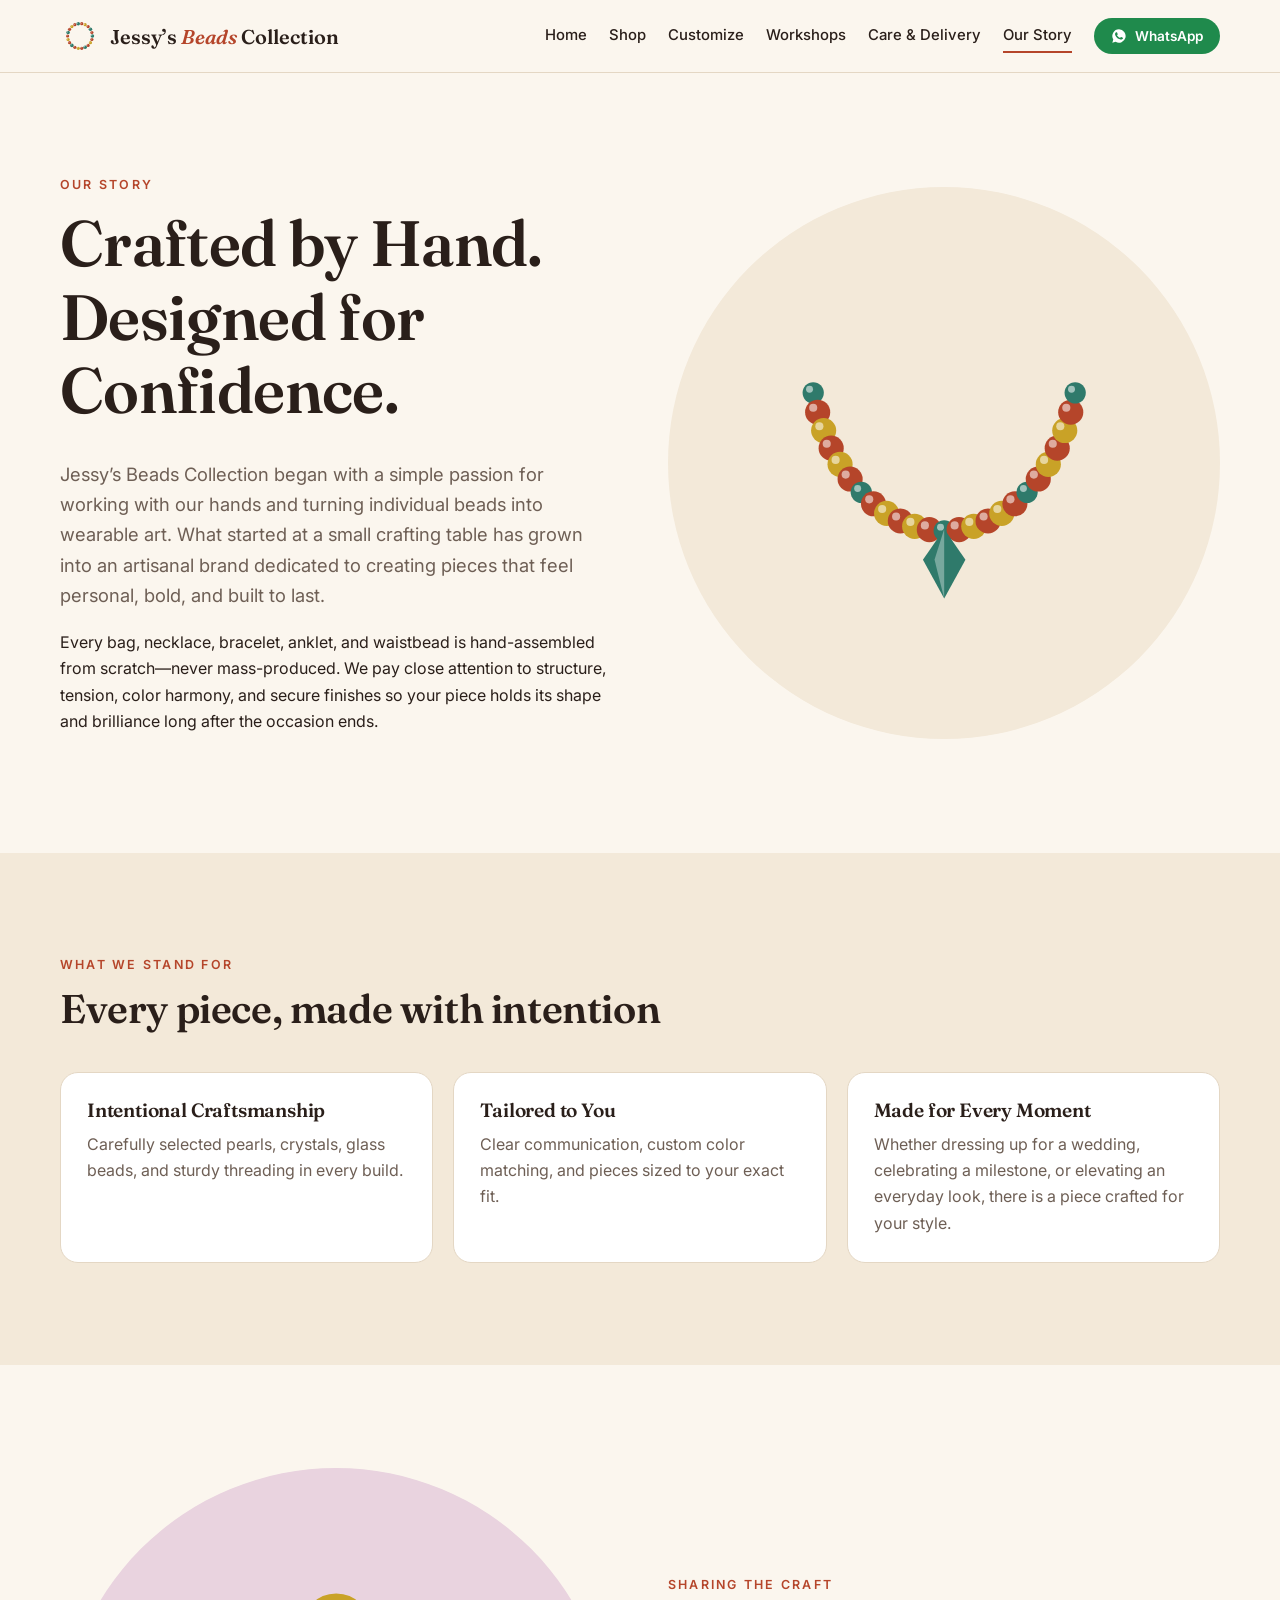
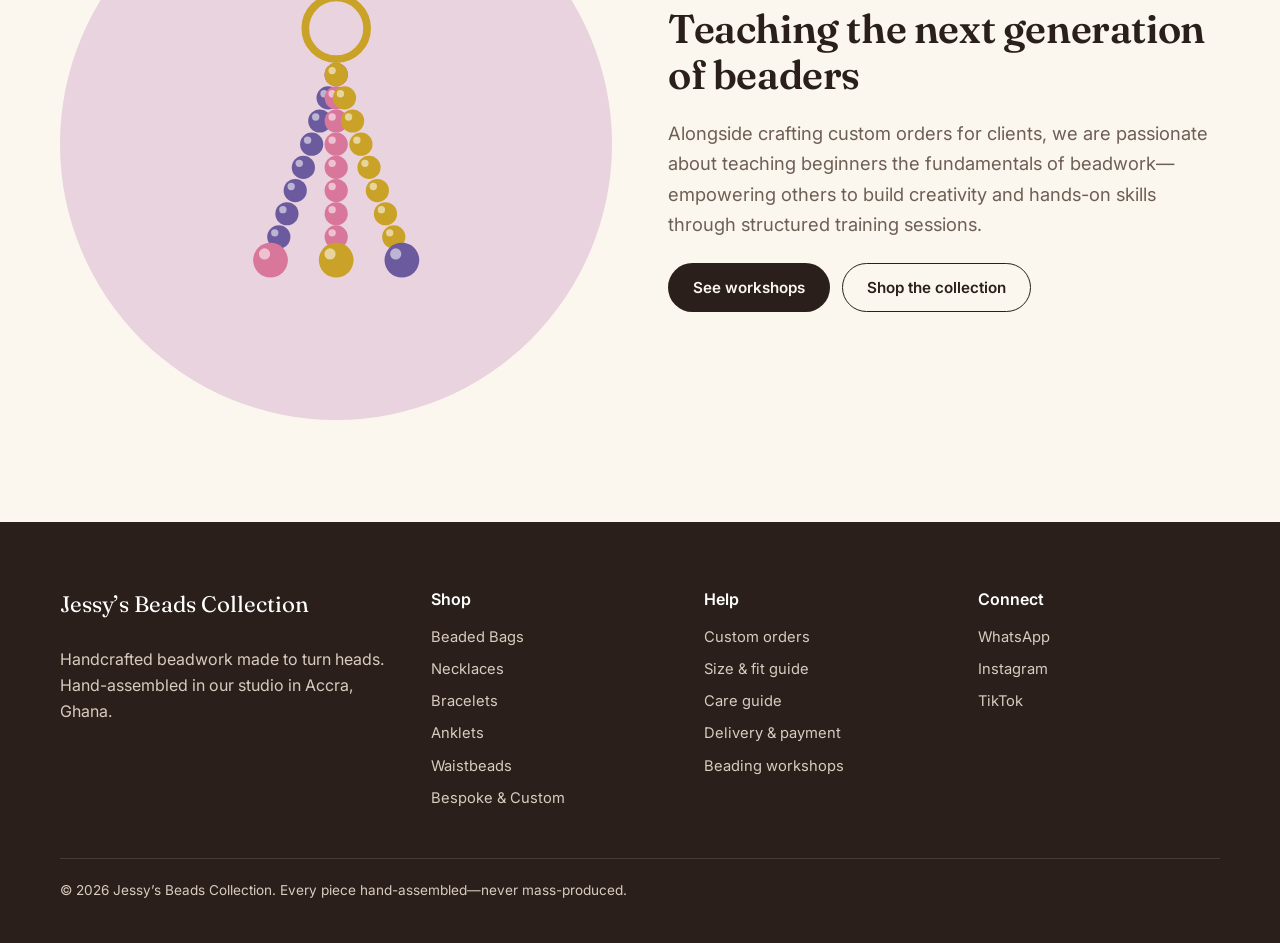
==== about.html @ 9a5f0c34 "Build Jessy's Beads Collection website from content blueprint Static multi-page site: home, shop cat" ====
<!doctype html>
<html lang="en">
<head>
  <meta charset="utf-8">
  <meta name="viewport" content="width=device-width, initial-scale=1">
  <title>Our Story — Jessy’s Beads Collection</title>
  <meta name="description" content="Crafted by hand. Designed for confidence. The story behind Jessy’s Beads Collection.">
  <link rel="preconnect" href="https://fonts.googleapis.com">
  <link rel="preconnect" href="https://fonts.gstatic.com" crossorigin>
  <link href="https://fonts.googleapis.com/css2?family=Fraunces:ital,opsz,wght@0,9..144,500;0,9..144,600;1,9..144,500&family=Inter:wght@400;500;600;700&display=swap" rel="stylesheet">
  <link rel="stylesheet" href="css/styles.css">
  <script src="js/config.js"></script>
  <script src="js/products.js"></script>
  <script src="js/main.js" defer></script>
</head>
<body>
  <header id="site-header"></header>

  <main>
    <section class="section">
      <div class="container split">
        <div>
          <p class="eyebrow">Our story</p>
          <h1>Crafted by Hand. Designed for Confidence.</h1>
          <p class="lede">Jessy’s Beads Collection began with a simple passion for working with our hands and turning individual beads into wearable art. What started at a small crafting table has grown into an artisanal brand dedicated to creating pieces that feel personal, bold, and built to last.</p>
          <p>Every bag, necklace, bracelet, anklet, and waistbead is hand-assembled from scratch—never mass-produced. We pay close attention to structure, tension, color harmony, and secure finishes so your piece holds its shape and brilliance long after the occasion ends.</p>
        </div>
        <div class="split-art" data-art="necklace" data-palette="#c9a227,#b5452a,#2f7a6b" aria-hidden="true"></div>
      </div>
    </section>

    <section class="section section-alt">
      <div class="container">
        <div class="section-head">
          <p class="eyebrow">What we stand for</p>
          <h2>Every piece, made with intention</h2>
        </div>
        <div class="pillars">
          <div class="pillar"><h3>Intentional Craftsmanship</h3><p>Carefully selected pearls, crystals, glass beads, and sturdy threading in every build.</p></div>
          <div class="pillar"><h3>Tailored to You</h3><p>Clear communication, custom color matching, and pieces sized to your exact fit.</p></div>
          <div class="pillar"><h3>Made for Every Moment</h3><p>Whether dressing up for a wedding, celebrating a milestone, or elevating an everyday look, there is a piece crafted for your style.</p></div>
        </div>
      </div>
    </section>

    <section class="section">
      <div class="container split">
        <div class="split-art" style="background:#e9d3df" data-art="custom" data-palette="#6c5a9e,#d9779a,#c9a227" aria-hidden="true"></div>
        <div>
          <p class="eyebrow">Sharing the craft</p>
          <h2>Teaching the next generation of beaders</h2>
          <p class="lede">Alongside crafting custom orders for clients, we are passionate about teaching beginners the fundamentals of beadwork—empowering others to build creativity and hands-on skills through structured training sessions.</p>
          <div class="btn-row"><a class="btn btn-primary" href="workshops.html">See workshops</a><a class="btn btn-ghost" href="shop.html">Shop the collection</a></div>
        </div>
      </div>
    </section>
  </main>

  <footer id="site-footer"></footer>
</body>
</html>
---- css/styles.css ----
:root {
  --cream: #fbf6ee;
  --sand: #f3e9d9;
  --ink: #2a1f1a;
  --muted: #6e5f55;
  --line: #e4d7c4;
  --gold: #b08a1c;
  --gold-soft: #f3e2a9;
  --terracotta: #b5452a;
  --emerald: #2f7a6b;
  --plum: #3b2340;
  --wa: #1f8a4c;
  --radius: 18px;
  --shadow: 0 10px 30px -18px rgba(42, 31, 26, 0.45);
  --serif: "Fraunces", Georgia, serif;
  --sans: "Inter", system-ui, -apple-system, "Segoe UI", sans-serif;
}

*, *::before, *::after { box-sizing: border-box; }
html { scroll-behavior: smooth; }
body {
  margin: 0;
  background: var(--cream);
  color: var(--ink);
  font: 16px/1.65 var(--sans);
  -webkit-font-smoothing: antialiased;
}
img, svg { max-width: 100%; display: block; }
a { color: var(--terracotta); }
h1, h2, h3 { font-family: var(--serif); font-weight: 600; line-height: 1.15; margin: 0 0 0.5em; letter-spacing: -0.01em; }
h1 { font-size: clamp(2.3rem, 6vw, 4rem); }
h2 { font-size: clamp(1.7rem, 3.6vw, 2.5rem); }
h3 { font-size: 1.2rem; }
p { margin: 0 0 1em; }
.sr-only { position: absolute; width: 1px; height: 1px; overflow: hidden; clip: rect(0 0 0 0); white-space: nowrap; }
.container { width: min(1160px, 100% - 32px); margin-inline: auto; }
.section { padding: clamp(56px, 8vw, 104px) 0; }
.section-alt { background: var(--sand); }
.section-dark { background: var(--plum); color: #f6ecf3; }
.section-dark .eyebrow { color: var(--gold-soft); }
.eyebrow { font-size: 0.78rem; letter-spacing: 0.18em; text-transform: uppercase; color: var(--terracotta); font-weight: 600; margin-bottom: 0.8em; }
.lede { font-size: 1.15rem; color: var(--muted); max-width: 62ch; }
.section-dark .lede { color: #dcc8d6; }
.section-head { max-width: 720px; margin-bottom: 40px; }
.center { text-align: center; margin-inline: auto; }

/* Buttons */
.btn {
  display: inline-flex; align-items: center; justify-content: center; gap: 8px;
  padding: 14px 24px; border-radius: 999px; border: 1.5px solid transparent;
  font: 600 0.95rem var(--sans); text-decoration: none; cursor: pointer;
  transition: transform 0.15s ease, background 0.15s ease;
}
.btn:hover { transform: translateY(-1px); }
.btn-primary { background: var(--ink); color: var(--cream); }
.btn-primary:hover { background: var(--plum); }
.btn-ghost { border-color: currentColor; color: var(--ink); background: transparent; }
.btn-wa { background: var(--wa); color: #fff; }
.btn-wa::before { content: ""; width: 16px; height: 16px; background: currentColor; mask: url("data:image/svg+xml,%3Csvg xmlns='http://www.w3.org/2000/svg' viewBox='0 0 24 24'%3E%3Cpath d='M12 2a10 10 0 0 0-8.6 15.1L2 22l5-1.3A10 10 0 1 0 12 2Zm5.4 14.1c-.2.6-1.3 1.2-1.8 1.2-.5.1-1 .2-3.4-.7-2.9-1.1-4.7-4.1-4.9-4.3-.1-.2-1.2-1.6-1.2-3s.8-2.2 1-2.5c.3-.3.6-.4.8-.4h.6c.2 0 .4 0 .6.5l.9 2.1c.1.2.1.4 0 .6l-.3.5-.4.5c-.1.1-.3.3-.1.6.2.3.8 1.3 1.7 2.1 1.2 1 2.1 1.3 2.4 1.5.3.1.5.1.6-.1l.9-1.1c.2-.3.4-.2.7-.1l2 1c.3.1.5.2.5.3.1.2.1.7-.1 1.3Z'/%3E%3C/svg%3E") center/contain no-repeat; }
.btn-sm { padding: 9px 16px; font-size: 0.85rem; }
.btn-row { display: flex; flex-wrap: wrap; gap: 12px; margin-top: 24px; }
.link-btn { background: none; border: 0; padding: 0; font: inherit; color: inherit; cursor: pointer; text-align: left; }
.link-btn:hover { color: var(--terracotta); }
:focus-visible { outline: 3px solid var(--gold); outline-offset: 3px; }

/* Header */
#site-header { position: sticky; top: 0; z-index: 50; background: rgba(251, 246, 238, 0.92); backdrop-filter: blur(10px); border-bottom: 1px solid var(--line); }
.header-inner { display: flex; align-items: center; justify-content: space-between; min-height: 72px; gap: 16px; }
.brand { display: flex; align-items: center; gap: 10px; text-decoration: none; color: var(--ink); }
.brand-name { font-family: var(--serif); font-size: 1.25rem; font-weight: 600; }
.brand-name em { color: var(--terracotta); }
.site-nav { display: flex; align-items: center; gap: 22px; }
.site-nav a:not(.btn) { color: var(--ink); text-decoration: none; font-size: 0.93rem; font-weight: 500; padding: 4px 0; border-bottom: 2px solid transparent; }
.site-nav a:not(.btn):hover, .site-nav a[aria-current="page"] { border-color: var(--terracotta); }
.nav-toggle { display: none; background: none; border: 0; width: 44px; height: 44px; cursor: pointer; flex-direction: column; justify-content: center; gap: 5px; padding: 10px; }
.nav-toggle span:not(.sr-only) { display: block; height: 2px; background: var(--ink); border-radius: 2px; }
@media (max-width: 900px) {
  .nav-toggle { display: flex; }
  .site-nav { position: absolute; top: 100%; left: 0; right: 0; flex-direction: column; align-items: stretch; gap: 0; background: var(--cream); border-bottom: 1px solid var(--line); padding: 8px 16px 20px; display: none; }
  .nav-open .site-nav { display: flex; }
  .site-nav a:not(.btn) { padding: 12px 0; border-bottom: 1px solid var(--line); }
  .site-nav .btn { margin-top: 14px; }
}

/* Hero */
.hero { padding: clamp(48px, 7vw, 96px) 0; overflow: hidden; }
.hero-grid { display: grid; grid-template-columns: 1.1fr 0.9fr; gap: 48px; align-items: center; }
.hero h1 em { font-style: italic; color: var(--terracotta); }
.hero-art { position: relative; aspect-ratio: 1; }
.hero-art .orb { position: absolute; border-radius: 50%; display: grid; place-items: center; box-shadow: var(--shadow); }
.hero-art .orb svg { width: 80%; }
.orb-1 { inset: 0 18% 18% 0; background: var(--gold-soft); }
.orb-2 { width: 46%; aspect-ratio: 1; right: 0; bottom: 0; background: #e9d3df; }
.orb-3 { width: 32%; aspect-ratio: 1; right: 4%; top: 2%; background: #cfe6df; }
.trust-row { display: flex; flex-wrap: wrap; gap: 10px 22px; margin-top: 28px; padding: 0; list-style: none; color: var(--muted); font-size: 0.9rem; }
.trust-row li::before { content: "◆"; color: var(--gold); margin-right: 8px; font-size: 0.7em; }
@media (max-width: 860px) { .hero-grid { grid-template-columns: 1fr; } .hero-art { max-width: 420px; width: 100%; margin-inline: auto; } }

/* Collections */
.collection-grid { display: grid; grid-template-columns: repeat(4, 1fr); gap: 20px; }
.collection-card { background: #fff; border: 1px solid var(--line); border-radius: var(--radius); overflow: hidden; text-decoration: none; color: inherit; display: flex; flex-direction: column; transition: transform 0.2s, box-shadow 0.2s; }
.collection-card:hover { transform: translateY(-4px); box-shadow: var(--shadow); }
.collection-card .art { aspect-ratio: 4/3; display: grid; place-items: center; background: var(--tint, var(--sand)); }
.collection-card .art svg { width: 62%; }
.collection-card div:last-child { padding: 20px 22px 24px; }
.collection-card p { color: var(--muted); font-size: 0.93rem; margin: 0; }
.collection-card .more { display: inline-block; margin-top: 12px; color: var(--terracotta); font-weight: 600; font-size: 0.9rem; }
@media (max-width: 960px) { .collection-grid { grid-template-columns: repeat(2, 1fr); } }
@media (max-width: 540px) { .collection-grid { grid-template-columns: 1fr; } }

/* Steps */
.steps { display: grid; grid-template-columns: repeat(3, 1fr); gap: 20px; counter-reset: step; list-style: none; padding: 0; margin: 0; }
.steps li { counter-increment: step; background: rgba(255, 255, 255, 0.06); border: 1px solid rgba(255, 255, 255, 0.14); border-radius: var(--radius); padding: 28px; }
.steps li::before { content: counter(step, decimal-leading-zero); font-family: var(--serif); font-size: 2.4rem; color: var(--gold-soft); display: block; margin-bottom: 10px; }
.steps h3 { color: #fff; }
.steps p { margin: 0; color: #dcc8d6; }
@media (max-width: 760px) { .steps { grid-template-columns: 1fr; } }

/* Products */
.product-grid { display: grid; grid-template-columns: repeat(auto-fill, minmax(250px, 1fr)); gap: 22px; }
.product-card { background: #fff; border: 1px solid var(--line); border-radius: var(--radius); overflow: hidden; display: flex; flex-direction: column; }
.product-open { border: 0; padding: 0; background: none; cursor: pointer; display: block; width: 100%; }
.product-media { aspect-ratio: 1; display: grid; place-items: center; background: color-mix(in srgb, var(--tint) 45%, #fff); }
.product-media svg { width: 66%; transition: transform 0.3s; }
.product-media img { width: 100%; height: 100%; object-fit: cover; }
.product-card:hover .product-media svg { transform: scale(1.05) rotate(-2deg); }
.product-body { padding: 18px 20px 20px; display: flex; flex-direction: column; flex: 1; }
.product-body h3 { font-size: 1.08rem; margin: 2px 0 6px; }
.product-cat { font-size: 0.75rem; letter-spacing: 0.12em; text-transform: uppercase; color: var(--muted); margin: 10px 0 0; }
.product-tagline { color: var(--muted); font-size: 0.9rem; }
.product-foot { margin-top: auto; display: flex; align-items: center; justify-content: space-between; gap: 10px; flex-wrap: wrap; }
.price { font-weight: 700; }
.tag { display: inline-block; align-self: flex-start; font-size: 0.72rem; font-weight: 700; padding: 4px 10px; border-radius: 999px; letter-spacing: 0.02em; }
.tag-ready { background: #dcefe7; color: #1e5c4f; }
.tag-made { background: #f8e3d4; color: #8a3a1f; }
.shop-toolbar { display: flex; flex-wrap: wrap; justify-content: space-between; gap: 16px; align-items: center; margin-bottom: 28px; }
.chips { display: flex; flex-wrap: wrap; gap: 8px; }
.chip { border: 1.5px solid var(--line); background: #fff; border-radius: 999px; padding: 8px 16px; font: 500 0.88rem var(--sans); cursor: pointer; color: var(--ink); }
.chip[aria-pressed="true"] { background: var(--ink); color: var(--cream); border-color: var(--ink); }
.select { padding: 10px 14px; border-radius: 12px; border: 1.5px solid var(--line); font: inherit; background: #fff; color: var(--ink); }
.empty { grid-column: 1 / -1; color: var(--muted); }

/* Dialog */
dialog { border: 0; border-radius: 22px; padding: 0; width: min(920px, 100% - 32px); max-height: calc(100vh - 32px); background: var(--cream); color: var(--ink); box-shadow: 0 30px 80px -30px rgba(0, 0, 0, 0.5); }
dialog::backdrop { background: rgba(42, 31, 26, 0.55); }
.dialog-close { position: absolute; top: 12px; right: 12px; z-index: 2; width: 40px; height: 40px; border-radius: 50%; border: 0; background: #fff; font-size: 1.4rem; cursor: pointer; }
.dialog-content { display: grid; grid-template-columns: 1fr 1.15fr; }
.dialog-media { display: grid; place-items: center; background: color-mix(in srgb, var(--tint) 45%, #fff); min-height: 280px; }
.dialog-media svg { width: 70%; }
.dialog-text { padding: 36px 32px; }
.dialog-text h2 { font-size: 1.7rem; margin-top: 4px; }
.spec { display: grid; grid-template-columns: max-content 1fr; gap: 8px 16px; font-size: 0.92rem; margin: 18px 0; padding: 16px 0; border-block: 1px solid var(--line); }
.spec dt { font-weight: 600; }
.spec dd { margin: 0; color: var(--muted); }
@media (max-width: 760px) { .dialog-content { grid-template-columns: 1fr; } .dialog-media { min-height: 220px; } .spec { grid-template-columns: 1fr; } .spec dd { margin-bottom: 8px; } .dialog-text { padding: 26px 20px; } }

/* Lookbook */
.lookbook { display: grid; grid-template-columns: repeat(3, 1fr); gap: 20px; }
.look { border-radius: var(--radius); padding: 28px; min-height: 340px; display: flex; flex-direction: column; justify-content: flex-end; position: relative; overflow: hidden; color: #fff; }
.look .art { position: absolute; inset: 10px 10px auto auto; width: 58%; opacity: 0.95; }
.look h3 { position: relative; }
.look p { position: relative; margin: 0; font-size: 0.93rem; opacity: 0.9; }
.look-1 { background: linear-gradient(160deg, #b5452a, #6e2414); }
.look-2 { background: linear-gradient(160deg, #2f7a6b, #163f37); }
.look-3 { background: linear-gradient(160deg, #3b2340, #140c16); }
@media (max-width: 860px) { .lookbook { grid-template-columns: 1fr; } .look { min-height: 260px; } .look .art { width: 42%; } }

/* Reels */
.reels { display: grid; grid-template-columns: repeat(auto-fit, minmax(200px, 1fr)); gap: 16px; }
.reel { aspect-ratio: 9/14; border-radius: var(--radius); background: linear-gradient(180deg, #4b2f51, #24152a); display: flex; flex-direction: column; justify-content: flex-end; padding: 20px; color: #fff; text-decoration: none; position: relative; overflow: hidden; }
.reel-play { position: absolute; top: 50%; left: 50%; transform: translate(-50%, -50%); width: 58px; height: 58px; border-radius: 50%; background: rgba(255, 255, 255, 0.18); display: grid; place-items: center; font-size: 1.2rem; }
.reel-title { font-weight: 600; position: relative; }
.reel small { opacity: 0.75; position: relative; }

/* Split / about */
.split { display: grid; grid-template-columns: 1fr 1fr; gap: 56px; align-items: center; }
.split-art { aspect-ratio: 1; border-radius: 50%; background: var(--sand); display: grid; place-items: center; }
.split-art svg { width: 70%; }
@media (max-width: 860px) { .split { grid-template-columns: 1fr; } .split-art { max-width: 360px; margin-inline: auto; width: 100%; } }
.pillars { display: grid; grid-template-columns: repeat(3, 1fr); gap: 20px; }
.pillar { background: #fff; border: 1px solid var(--line); border-radius: var(--radius); padding: 26px; }
.pillar p { color: var(--muted); margin: 0; }
@media (max-width: 760px) { .pillars { grid-template-columns: 1fr; } }

/* Page header */
.page-head { padding: clamp(48px, 7vw, 88px) 0 clamp(28px, 4vw, 44px); border-bottom: 1px solid var(--line); }

/* Forms */
.builder { display: grid; grid-template-columns: 1.3fr 0.7fr; gap: 40px; align-items: start; }
.form-card { background: #fff; border: 1px solid var(--line); border-radius: var(--radius); padding: clamp(22px, 4vw, 40px); }
fieldset { border: 0; padding: 0; margin: 0 0 28px; }
legend, .field > span { font-weight: 600; display: block; margin-bottom: 10px; }
legend small, .field small { font-weight: 400; color: var(--muted); }
.field { display: block; margin-bottom: 20px; }
.field input:not([type=checkbox]):not([type=radio]):not([type=file]), .field select, .field textarea {
  width: 100%; padding: 13px 14px; border-radius: 12px; border: 1.5px solid var(--line); font: inherit; background: var(--cream); color: var(--ink);
}
.field textarea { min-height: 110px; resize: vertical; }
.field input:focus, .field select:focus, .field textarea:focus { outline: none; border-color: var(--gold); }
.two-col { display: grid; grid-template-columns: 1fr 1fr; gap: 0 18px; }
@media (max-width: 600px) { .two-col { grid-template-columns: 1fr; } }
.swatches { display: grid; grid-template-columns: repeat(auto-fill, minmax(76px, 1fr)); gap: 10px; }
.swatch { display: flex; flex-direction: column; align-items: center; gap: 6px; cursor: pointer; font-size: 0.78rem; text-align: center; }
.swatch input { position: absolute; opacity: 0; }
.swatch span { width: 40px; height: 40px; border-radius: 50%; background: radial-gradient(circle at 32% 30%, rgba(255,255,255,.7) 0 18%, transparent 20%), var(--c); border: 2px solid var(--line); transition: transform 0.15s; }
.swatch em { font-style: normal; color: var(--muted); }
.swatch input:checked + span { border-color: var(--ink); box-shadow: 0 0 0 3px var(--cream), 0 0 0 5px var(--ink); transform: scale(1.06); }
.swatch input:focus-visible + span { outline: 3px solid var(--gold); outline-offset: 3px; }
.radio-row { display: flex; flex-wrap: wrap; gap: 10px; }
.radio-row label { border: 1.5px solid var(--line); border-radius: 12px; padding: 10px 14px; cursor: pointer; display: flex; gap: 8px; align-items: center; }
.radio-row label:has(input:checked) { border-color: var(--ink); background: var(--sand); }
.upload { border: 2px dashed var(--line); border-radius: 14px; padding: 18px; background: var(--cream); }
#photo-preview { display: flex; gap: 12px; align-items: center; margin-top: 12px; font-size: 0.88rem; color: var(--muted); }
#photo-preview img { width: 72px; height: 72px; object-fit: cover; border-radius: 10px; }
.builder-aside { position: sticky; top: 96px; }
.preview-card { background: var(--sand); border-radius: var(--radius); padding: 24px; text-align: center; }
.preview-card #builder-preview svg { width: 80%; margin: 0 auto 10px; }
.note { font-size: 0.88rem; color: var(--muted); }
@media (max-width: 900px) { .builder { grid-template-columns: 1fr; } .builder-aside { position: static; order: -1; } .preview-card #builder-preview svg { width: 45%; } }

/* Info pages */
.info-grid { display: grid; grid-template-columns: repeat(auto-fit, minmax(260px, 1fr)); gap: 20px; }
.info-card { background: #fff; border: 1px solid var(--line); border-radius: var(--radius); padding: 26px; }
.info-card h3 { margin-bottom: 10px; }
.info-card ul { padding-left: 1.1em; margin: 0; color: var(--muted); }
.info-card li { margin-bottom: 6px; }
.table-wrap { overflow-x: auto; border: 1px solid var(--line); border-radius: var(--radius); background: #fff; }
table { width: 100%; border-collapse: collapse; font-size: 0.93rem; min-width: 520px; }
th, td { text-align: left; padding: 14px 18px; border-bottom: 1px solid var(--line); vertical-align: top; }
th { background: var(--sand); font-weight: 600; }
tr:last-child td { border-bottom: 0; }
.subnav { display: flex; flex-wrap: wrap; gap: 8px; margin-top: 20px; }
.callout { border-left: 4px solid var(--gold); background: #fff; padding: 18px 22px; border-radius: 0 14px 14px 0; margin-top: 24px; }

/* Wall */
.wall { display: grid; grid-template-columns: repeat(auto-fill, minmax(180px, 1fr)); gap: 14px; }
.wall-slot { aspect-ratio: 1; border-radius: 16px; border: 2px dashed var(--line); display: grid; place-items: center; text-align: center; color: var(--muted); font-size: 0.85rem; padding: 14px; }

/* CTA band */
.cta-band { background: var(--terracotta); color: #fff; border-radius: 28px; padding: clamp(32px, 6vw, 64px); display: flex; flex-wrap: wrap; justify-content: space-between; align-items: center; gap: 24px; }
.cta-band h2 { margin: 0; max-width: 20ch; }
.cta-band .btn-primary { background: #fff; color: var(--terracotta); }

/* Footer */
#site-footer { background: var(--ink); color: #d9cbbf; padding: 64px 0 28px; margin-top: 0; }
.footer-grid { display: grid; grid-template-columns: 1.4fr 1fr 1fr 1fr; gap: 32px; }
.footer-grid a { display: block; color: #d9cbbf; text-decoration: none; margin-bottom: 8px; font-size: 0.92rem; }
.footer-grid a:hover { color: #fff; }
.footer-brand { font-family: var(--serif); font-size: 1.4rem; color: #fff; }
.footer-title { color: #fff; font-weight: 600; margin-bottom: 12px; }
.footer-base { border-top: 1px solid rgba(255, 255, 255, 0.12); margin-top: 40px; padding-top: 20px; font-size: 0.85rem; }
@media (max-width: 760px) { .footer-grid { grid-template-columns: 1fr 1fr; } }
@media (max-width: 460px) { .footer-grid { grid-template-columns: 1fr; } }

@media (prefers-reduced-motion: reduce) { * { transition: none !important; scroll-behavior: auto !important; } }
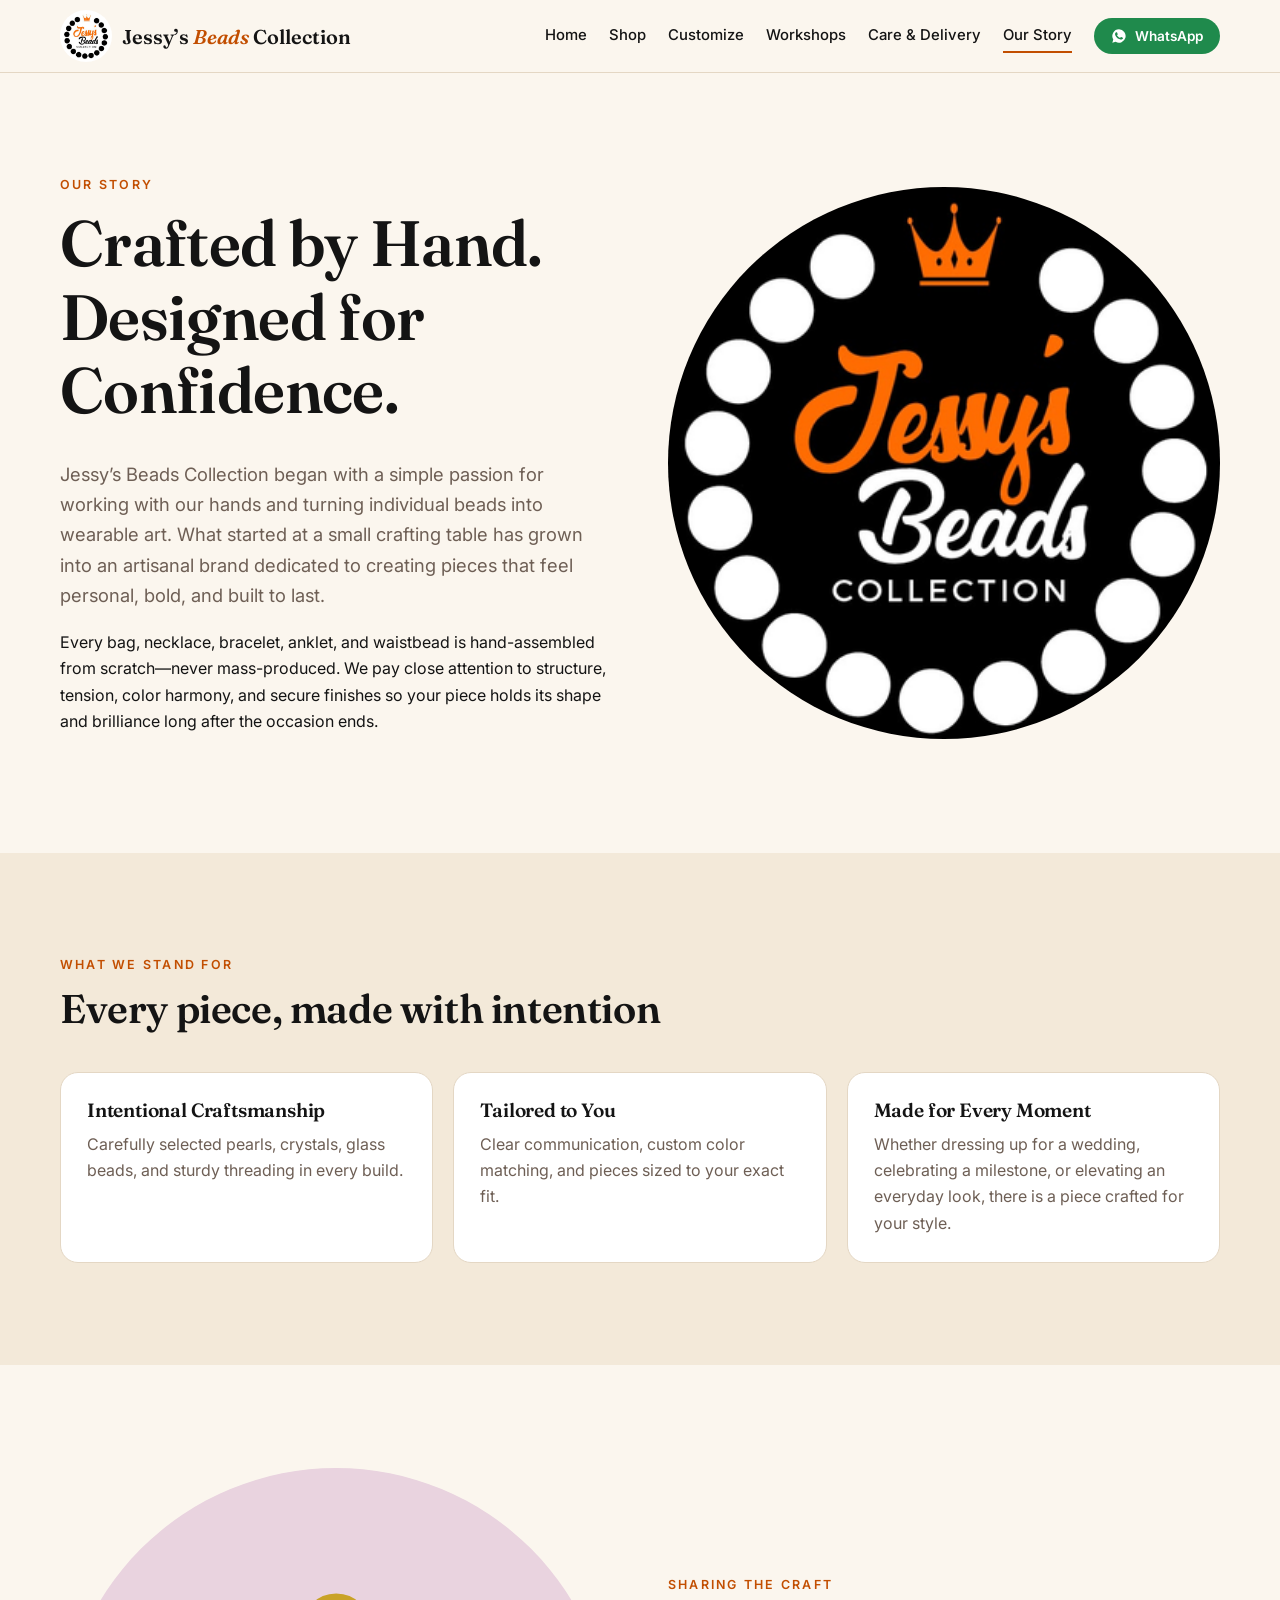
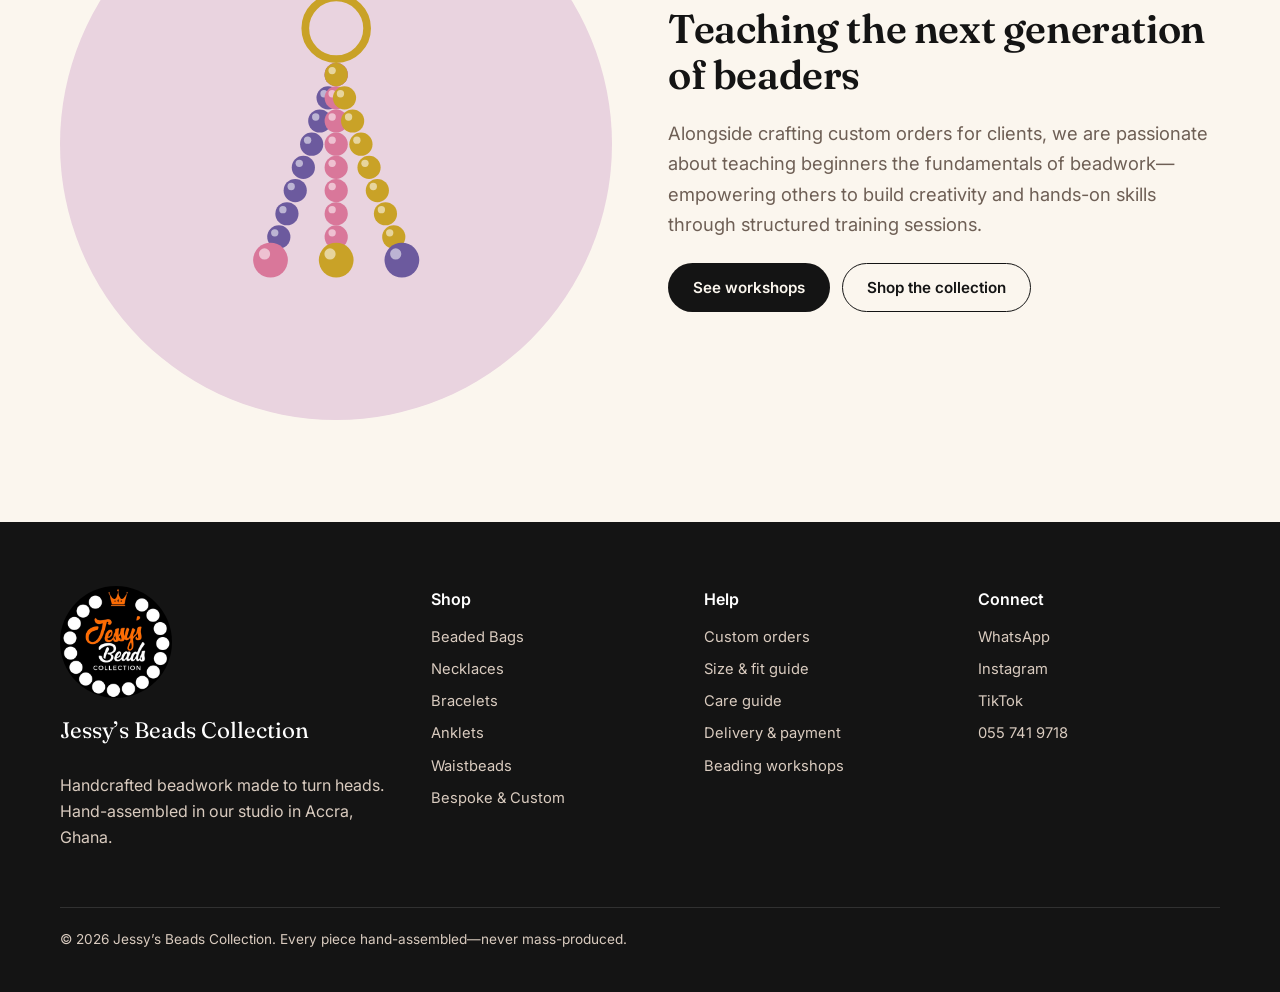
==== commit b1454085: "Add brand logo, favicon and orange/black brand colors Co-Authored-By: Claude Opus 5.5 <noreply@anthr" ====
--- a/about.html
+++ b/about.html
@@ -8,6 +8,11 @@
   <link rel="preconnect" href="https://fonts.googleapis.com">
   <link rel="preconnect" href="https://fonts.gstatic.com" crossorigin>
   <link href="https://fonts.googleapis.com/css2?family=Fraunces:ital,opsz,wght@0,9..144,500;0,9..144,600;1,9..144,500&family=Inter:wght@400;500;600;700&display=swap" rel="stylesheet">
+  <link rel="icon" type="image/png" href="images/favicon.png">
+  <link rel="apple-touch-icon" href="images/apple-touch-icon.png">
+  <meta name="theme-color" content="#000000">
+  <meta property="og:site_name" content="Jessy’s Beads Collection">
+  <meta property="og:image" content="https://jessys-beads-collection.onrender.com/images/logo-full.jpg">
   <link rel="stylesheet" href="css/styles.css">
   <script src="js/config.js"></script>
   <script src="js/products.js"></script>
@@ -25,7 +30,7 @@
           <p class="lede">Jessy’s Beads Collection began with a simple passion for working with our hands and turning individual beads into wearable art. What started at a small crafting table has grown into an artisanal brand dedicated to creating pieces that feel personal, bold, and built to last.</p>
           <p>Every bag, necklace, bracelet, anklet, and waistbead is hand-assembled from scratch—never mass-produced. We pay close attention to structure, tension, color harmony, and secure finishes so your piece holds its shape and brilliance long after the occasion ends.</p>
         </div>
-        <div class="split-art" data-art="necklace" data-palette="#c9a227,#b5452a,#2f7a6b" aria-hidden="true"></div>
+        <div class="split-art" style="background:#000;overflow:hidden"><img src="images/logo-dark.png" alt="Jessy’s Beads Collection logo" style="width:100%;height:100%;object-fit:cover"></div>
       </div>
     </section>
 
--- a/css/styles.css
+++ b/css/styles.css
@@ -1,14 +1,15 @@
 :root {
   --cream: #fbf6ee;
   --sand: #f3e9d9;
-  --ink: #2a1f1a;
+  --ink: #141414;
   --muted: #6e5f55;
   --line: #e4d7c4;
   --gold: #b08a1c;
   --gold-soft: #f3e2a9;
-  --terracotta: #b5452a;
+  --terracotta: #c24e00;
+  --orange: #ff6c00;
   --emerald: #2f7a6b;
-  --plum: #3b2340;
+  --plum: #111111;
   --wa: #1f8a4c;
   --radius: 18px;
   --shadow: 0 10px 30px -18px rgba(42, 31, 26, 0.45);
@@ -36,11 +37,11 @@
 .container { width: min(1160px, 100% - 32px); margin-inline: auto; }
 .section { padding: clamp(56px, 8vw, 104px) 0; }
 .section-alt { background: var(--sand); }
-.section-dark { background: var(--plum); color: #f6ecf3; }
-.section-dark .eyebrow { color: var(--gold-soft); }
+.section-dark { background: var(--plum); color: #f4f1ee; }
+.section-dark .eyebrow { color: var(--orange); }
 .eyebrow { font-size: 0.78rem; letter-spacing: 0.18em; text-transform: uppercase; color: var(--terracotta); font-weight: 600; margin-bottom: 0.8em; }
 .lede { font-size: 1.15rem; color: var(--muted); max-width: 62ch; }
-.section-dark .lede { color: #dcc8d6; }
+.section-dark .lede { color: #cfc8c2; }
 .section-head { max-width: 720px; margin-bottom: 40px; }
 .center { text-align: center; margin-inline: auto; }
 
@@ -53,7 +54,7 @@
 }
 .btn:hover { transform: translateY(-1px); }
 .btn-primary { background: var(--ink); color: var(--cream); }
-.btn-primary:hover { background: var(--plum); }
+.btn-primary:hover { background: #2b2b2b; }
 .btn-ghost { border-color: currentColor; color: var(--ink); background: transparent; }
 .btn-wa { background: var(--wa); color: #fff; }
 .btn-wa::before { content: ""; width: 16px; height: 16px; background: currentColor; mask: url("data:image/svg+xml,%3Csvg xmlns='http://www.w3.org/2000/svg' viewBox='0 0 24 24'%3E%3Cpath d='M12 2a10 10 0 0 0-8.6 15.1L2 22l5-1.3A10 10 0 1 0 12 2Zm5.4 14.1c-.2.6-1.3 1.2-1.8 1.2-.5.1-1 .2-3.4-.7-2.9-1.1-4.7-4.1-4.9-4.3-.1-.2-1.2-1.6-1.2-3s.8-2.2 1-2.5c.3-.3.6-.4.8-.4h.6c.2 0 .4 0 .6.5l.9 2.1c.1.2.1.4 0 .6l-.3.5-.4.5c-.1.1-.3.3-.1.6.2.3.8 1.3 1.7 2.1 1.2 1 2.1 1.3 2.4 1.5.3.1.5.1.6-.1l.9-1.1c.2-.3.4-.2.7-.1l2 1c.3.1.5.2.5.3.1.2.1.7-.1 1.3Z'/%3E%3C/svg%3E") center/contain no-repeat; }
@@ -69,6 +70,9 @@
 .brand { display: flex; align-items: center; gap: 10px; text-decoration: none; color: var(--ink); }
 .brand-name { font-family: var(--serif); font-size: 1.25rem; font-weight: 600; }
 .brand-name em { color: var(--terracotta); }
+.brand-logo { width: 52px; height: 52px; border-radius: 50%; }
+.footer-logo { width: 112px; height: 112px; border-radius: 50%; margin-bottom: 14px; }
+.orb img { width: 100%; height: 100%; border-radius: 50%; object-fit: cover; }
 .site-nav { display: flex; align-items: center; gap: 22px; }
 .site-nav a:not(.btn) { color: var(--ink); text-decoration: none; font-size: 0.93rem; font-weight: 500; padding: 4px 0; border-bottom: 2px solid transparent; }
 .site-nav a:not(.btn):hover, .site-nav a[aria-current="page"] { border-color: var(--terracotta); }
@@ -85,11 +89,11 @@
 /* Hero */
 .hero { padding: clamp(48px, 7vw, 96px) 0; overflow: hidden; }
 .hero-grid { display: grid; grid-template-columns: 1.1fr 0.9fr; gap: 48px; align-items: center; }
-.hero h1 em { font-style: italic; color: var(--terracotta); }
+.hero h1 em { font-style: italic; color: var(--orange); }
 .hero-art { position: relative; aspect-ratio: 1; }
 .hero-art .orb { position: absolute; border-radius: 50%; display: grid; place-items: center; box-shadow: var(--shadow); }
 .hero-art .orb svg { width: 80%; }
-.orb-1 { inset: 0 18% 18% 0; background: var(--gold-soft); }
+.orb-1 { inset: 0 18% 18% 0; background: #000; }
 .orb-2 { width: 46%; aspect-ratio: 1; right: 0; bottom: 0; background: #e9d3df; }
 .orb-3 { width: 32%; aspect-ratio: 1; right: 4%; top: 2%; background: #cfe6df; }
 .trust-row { display: flex; flex-wrap: wrap; gap: 10px 22px; margin-top: 28px; padding: 0; list-style: none; color: var(--muted); font-size: 0.9rem; }
@@ -111,9 +115,9 @@
 /* Steps */
 .steps { display: grid; grid-template-columns: repeat(3, 1fr); gap: 20px; counter-reset: step; list-style: none; padding: 0; margin: 0; }
 .steps li { counter-increment: step; background: rgba(255, 255, 255, 0.06); border: 1px solid rgba(255, 255, 255, 0.14); border-radius: var(--radius); padding: 28px; }
-.steps li::before { content: counter(step, decimal-leading-zero); font-family: var(--serif); font-size: 2.4rem; color: var(--gold-soft); display: block; margin-bottom: 10px; }
+.steps li::before { content: counter(step, decimal-leading-zero); font-family: var(--serif); font-size: 2.4rem; color: var(--orange); display: block; margin-bottom: 10px; }
 .steps h3 { color: #fff; }
-.steps p { margin: 0; color: #dcc8d6; }
+.steps p { margin: 0; color: #cfc8c2; }
 @media (max-width: 760px) { .steps { grid-template-columns: 1fr; } }
 
 /* Products */
@@ -162,13 +166,13 @@
 .look p { position: relative; margin: 0; font-size: 0.93rem; opacity: 0.9; }
 .look-1 { background: linear-gradient(160deg, #b5452a, #6e2414); }
 .look-2 { background: linear-gradient(160deg, #2f7a6b, #163f37); }
-.look-3 { background: linear-gradient(160deg, #3b2340, #140c16); }
+.look-3 { background: linear-gradient(160deg, #2b2b2b, #0d0d0d); }
 @media (max-width: 860px) { .lookbook { grid-template-columns: 1fr; } .look { min-height: 260px; } .look .art { width: 42%; } }
 
 /* Reels */
 .reels { display: grid; grid-template-columns: repeat(auto-fit, minmax(200px, 1fr)); gap: 16px; }
-.reel { aspect-ratio: 9/14; border-radius: var(--radius); background: linear-gradient(180deg, #4b2f51, #24152a); display: flex; flex-direction: column; justify-content: flex-end; padding: 20px; color: #fff; text-decoration: none; position: relative; overflow: hidden; }
-.reel-play { position: absolute; top: 50%; left: 50%; transform: translate(-50%, -50%); width: 58px; height: 58px; border-radius: 50%; background: rgba(255, 255, 255, 0.18); display: grid; place-items: center; font-size: 1.2rem; }
+.reel { aspect-ratio: 9/14; border-radius: var(--radius); background: linear-gradient(180deg, #2b2b2b, #0d0d0d); display: flex; flex-direction: column; justify-content: flex-end; padding: 20px; color: #fff; text-decoration: none; position: relative; overflow: hidden; }
+.reel-play { color: var(--orange); position: absolute; top: 50%; left: 50%; transform: translate(-50%, -50%); width: 58px; height: 58px; border-radius: 50%; background: rgba(255, 255, 255, 0.18); display: grid; place-items: center; font-size: 1.2rem; }
 .reel-title { font-weight: 600; position: relative; }
 .reel small { opacity: 0.75; position: relative; }
 
@@ -237,9 +241,11 @@
 .wall-slot { aspect-ratio: 1; border-radius: 16px; border: 2px dashed var(--line); display: grid; place-items: center; text-align: center; color: var(--muted); font-size: 0.85rem; padding: 14px; }
 
 /* CTA band */
-.cta-band { background: var(--terracotta); color: #fff; border-radius: 28px; padding: clamp(32px, 6vw, 64px); display: flex; flex-wrap: wrap; justify-content: space-between; align-items: center; gap: 24px; }
+.cta-band { background: var(--ink); color: #fff; border-radius: 28px; padding: clamp(32px, 6vw, 64px); display: flex; flex-wrap: wrap; justify-content: space-between; align-items: center; gap: 24px; }
 .cta-band h2 { margin: 0; max-width: 20ch; }
-.cta-band .btn-primary { background: #fff; color: var(--terracotta); }
+.cta-band h2 em { color: var(--orange); font-style: italic; }
+.cta-band .btn-primary { background: var(--orange); color: #141414; }
+.cta-band .btn-primary:hover { background: #ff8a33; }
 
 /* Footer */
 #site-footer { background: var(--ink); color: #d9cbbf; padding: 64px 0 28px; margin-top: 0; }
